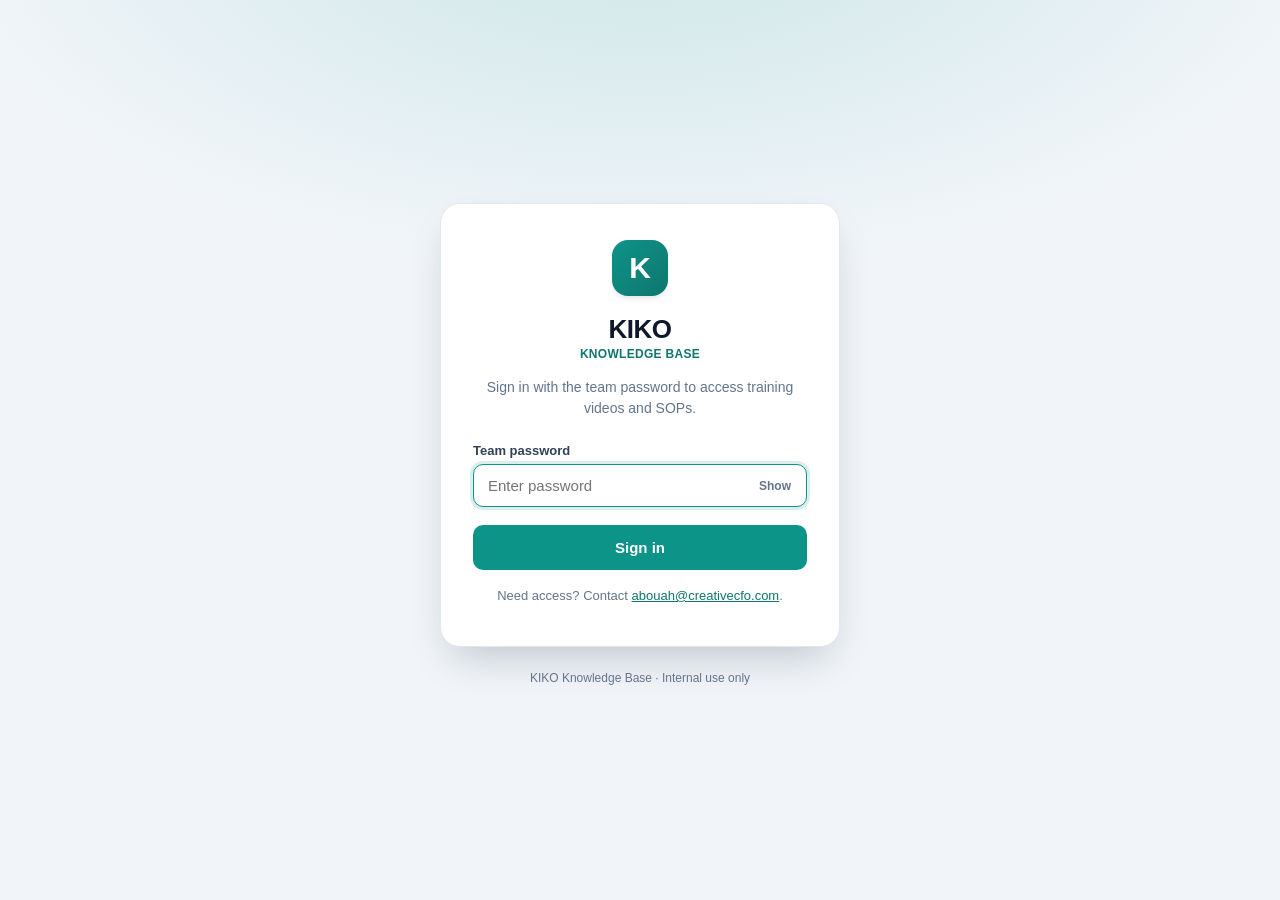
==== index.html @ b99af408 "Add KIKO Knowledge Base with password gate and Cin7 modules Build a self-contained static knowledge " ====
<!DOCTYPE html>
<html lang="en">
<head>
  <meta charset="UTF-8" />
  <meta name="viewport" content="width=device-width, initial-scale=1.0" />
  <meta name="robots" content="noindex, nofollow" />
  <title>KIKO Knowledge Base</title>
  <link rel="preconnect" href="https://fonts.googleapis.com" />
  <link rel="icon" href="data:image/svg+xml,%3Csvg xmlns='http://www.w3.org/2000/svg' viewBox='0 0 100 100'%3E%3Crect width='100' height='100' rx='22' fill='%230d9488'/%3E%3Ctext x='50' y='68' font-size='58' font-family='Arial' font-weight='bold' fill='white' text-anchor='middle'%3EK%3C/text%3E%3C/svg%3E" />
  <link rel="stylesheet" href="assets/css/styles.css" />
</head>
<body>
  <!-- ============================= LOGIN ============================= -->
  <div id="login-screen" class="login-screen">
    <div class="login-card">
      <div class="login-logo">
        <span class="logo-mark">K</span>
      </div>
      <h1 class="login-title" data-brand-name>KIKO</h1>
      <p class="login-subtitle" data-brand-subtitle>Knowledge Base</p>
      <p class="login-blurb">Sign in with the team password to access training videos and SOPs.</p>

      <form id="login-form" autocomplete="off">
        <label class="field-label" for="password-input">Team password</label>
        <div class="password-wrap">
          <input
            type="password"
            id="password-input"
            class="text-input"
            placeholder="Enter password"
            autocomplete="current-password"
            required
          />
          <button type="button" id="toggle-password" class="toggle-password" aria-label="Show password">Show</button>
        </div>
        <p id="login-error" class="login-error" role="alert" hidden>Incorrect password. Please try again.</p>
        <button type="submit" class="btn btn-primary btn-block">Sign in</button>
      </form>

      <p class="login-support" id="login-support" hidden>
        Need access? Contact <a id="support-link" href="#">support</a>.
      </p>
    </div>
    <p class="login-footer">KIKO Knowledge Base · Internal use only</p>
  </div>

  <!-- ============================= APP ============================= -->
  <div id="app" class="app" hidden>
    <!-- Top bar -->
    <header class="topbar">
      <button id="menu-toggle" class="icon-btn menu-toggle" aria-label="Toggle menu">
        <svg viewBox="0 0 24 24" width="22" height="22"><path fill="currentColor" d="M3 6h18v2H3zm0 5h18v2H3zm0 5h18v2H3z"/></svg>
      </button>
      <div class="brand" id="home-link" role="button" tabindex="0">
        <span class="logo-mark small">K</span>
        <span class="brand-text">
          <strong data-brand-name>KIKO</strong>
          <span data-brand-subtitle>Knowledge Base</span>
        </span>
      </div>
      <div class="search-wrap">
        <svg class="search-icon" viewBox="0 0 24 24" width="18" height="18"><path fill="currentColor" d="M15.5 14h-.79l-.28-.27a6.5 6.5 0 1 0-.7.7l.27.28v.79l5 4.99L20.49 19l-4.99-5zm-6 0A4.5 4.5 0 1 1 14 9.5 4.5 4.5 0 0 1 9.5 14z"/></svg>
        <input type="search" id="search-input" class="search-input" placeholder="Search videos & SOPs…" />
      </div>
      <button id="logout-btn" class="btn btn-ghost">Sign out</button>
    </header>

    <div class="layout">
      <!-- Sidebar -->
      <aside id="sidebar" class="sidebar">
        <nav id="sidebar-nav" class="sidebar-nav"></nav>
      </aside>
      <div id="sidebar-backdrop" class="sidebar-backdrop" hidden></div>

      <!-- Main content -->
      <main id="content" class="content"></main>
    </div>
  </div>

  <script src="assets/js/config.js"></script>
  <script src="assets/js/content.js"></script>
  <script src="assets/js/app.js"></script>
</body>
</html>
---- assets/css/styles.css ----
/* ============================================================================
   KIKO KNOWLEDGE BASE — STYLES
   ========================================================================== */

:root {
  --brand:        #0d9488;   /* teal */
  --brand-dark:   #0f766e;
  --brand-light:  #ccfbf1;
  --ink:          #0f172a;
  --ink-2:        #334155;
  --ink-3:        #64748b;
  --line:         #e2e8f0;
  --bg:           #f1f5f9;
  --surface:      #ffffff;
  --surface-2:    #f8fafc;
  --shadow-sm:    0 1px 2px rgba(15,23,42,.06), 0 1px 3px rgba(15,23,42,.08);
  --shadow-md:    0 4px 6px -1px rgba(15,23,42,.08), 0 2px 4px -2px rgba(15,23,42,.06);
  --shadow-lg:    0 20px 40px -12px rgba(15,23,42,.22);
  --radius:       14px;
  --radius-sm:    10px;
  --topbar-h:     62px;
  --sidebar-w:    288px;
  --font: -apple-system, BlinkMacSystemFont, "Segoe UI", Roboto, Helvetica, Arial, sans-serif;
}

* { box-sizing: border-box; }

/* Ensure the [hidden] attribute always wins over element display rules
   (e.g. .login-screen{display:flex}) so screens toggle correctly. */
[hidden] { display: none !important; }

html, body {
  margin: 0;
  padding: 0;
  font-family: var(--font);
  color: var(--ink);
  background: var(--bg);
  -webkit-font-smoothing: antialiased;
}

a { color: var(--brand-dark); }

/* ---------- Logo mark ---------- */
.logo-mark {
  display: inline-flex;
  align-items: center;
  justify-content: center;
  width: 56px;
  height: 56px;
  border-radius: 16px;
  background: linear-gradient(135deg, var(--brand), var(--brand-dark));
  color: #fff;
  font-weight: 800;
  font-size: 30px;
  box-shadow: var(--shadow-md);
}
.logo-mark.small { width: 34px; height: 34px; border-radius: 10px; font-size: 18px; box-shadow: none; }

/* ============================= LOGIN ============================= */
.login-screen {
  min-height: 100vh;
  display: flex;
  flex-direction: column;
  align-items: center;
  justify-content: center;
  padding: 24px;
  background:
    radial-gradient(1200px 600px at 50% -10%, rgba(13,148,136,.16), transparent 60%),
    var(--bg);
}
.login-card {
  width: 100%;
  max-width: 400px;
  background: var(--surface);
  border: 1px solid var(--line);
  border-radius: 20px;
  box-shadow: var(--shadow-lg);
  padding: 36px 32px 30px;
  text-align: center;
}
.login-logo { display: flex; justify-content: center; margin-bottom: 18px; }
.login-title { font-size: 26px; margin: 0; letter-spacing: -.5px; }
.login-subtitle { color: var(--brand-dark); font-weight: 600; margin: 2px 0 0; letter-spacing: .3px; text-transform: uppercase; font-size: 12px; }
.login-blurb { color: var(--ink-3); font-size: 14px; margin: 16px 0 24px; line-height: 1.5; }

.field-label { display: block; text-align: left; font-size: 13px; font-weight: 600; color: var(--ink-2); margin-bottom: 6px; }
.password-wrap { position: relative; }
.text-input {
  width: 100%;
  padding: 12px 14px;
  font-size: 15px;
  border: 1.5px solid var(--line);
  border-radius: var(--radius-sm);
  background: var(--surface-2);
  color: var(--ink);
  transition: border-color .15s, box-shadow .15s;
}
.text-input:focus {
  outline: none;
  border-color: var(--brand);
  box-shadow: 0 0 0 3px rgba(13,148,136,.15);
  background: #fff;
}
.toggle-password {
  position: absolute;
  right: 8px; top: 50%;
  transform: translateY(-50%);
  border: none; background: transparent;
  color: var(--ink-3); font-size: 12px; font-weight: 600;
  cursor: pointer; padding: 6px 8px; border-radius: 6px;
}
.toggle-password:hover { color: var(--brand-dark); background: var(--surface-2); }
.login-error { color: #dc2626; font-size: 13px; text-align: left; margin: 10px 0 0; }
.login-support { color: var(--ink-3); font-size: 13px; margin-top: 18px; }
.login-footer { color: var(--ink-3); font-size: 12px; margin-top: 24px; }

/* ============================= BUTTONS ============================= */
.btn {
  font-family: var(--font);
  font-size: 14px;
  font-weight: 600;
  border-radius: var(--radius-sm);
  border: 1px solid transparent;
  cursor: pointer;
  padding: 11px 16px;
  transition: background .15s, box-shadow .15s, transform .05s;
}
.btn:active { transform: translateY(1px); }
.btn-primary { background: var(--brand); color: #fff; }
.btn-primary:hover { background: var(--brand-dark); }
.btn-block { width: 100%; margin-top: 18px; padding: 13px; font-size: 15px; }
.btn-ghost { background: transparent; color: var(--ink-2); border-color: var(--line); }
.btn-ghost:hover { background: var(--surface-2); color: var(--ink); }

.icon-btn {
  display: inline-flex; align-items: center; justify-content: center;
  width: 40px; height: 40px; border-radius: 10px;
  background: transparent; border: none; color: var(--ink-2); cursor: pointer;
}
.icon-btn:hover { background: var(--surface-2); }

/* ============================= TOP BAR ============================= */
.topbar {
  position: sticky; top: 0; z-index: 40;
  height: var(--topbar-h);
  display: flex; align-items: center; gap: 14px;
  padding: 0 18px;
  background: var(--surface);
  border-bottom: 1px solid var(--line);
}
.menu-toggle { display: none; }
.brand { display: flex; align-items: center; gap: 10px; cursor: pointer; }
.brand-text { display: flex; flex-direction: column; line-height: 1.1; }
.brand-text strong { font-size: 15px; }
.brand-text span { font-size: 11px; color: var(--ink-3); text-transform: uppercase; letter-spacing: .4px; }

.search-wrap { position: relative; flex: 1; max-width: 460px; margin: 0 auto; }
.search-icon { position: absolute; left: 12px; top: 50%; transform: translateY(-50%); color: var(--ink-3); }
.search-input {
  width: 100%;
  padding: 10px 14px 10px 38px;
  border: 1.5px solid var(--line);
  border-radius: 999px;
  background: var(--surface-2);
  font-size: 14px; color: var(--ink);
}
.search-input:focus { outline: none; border-color: var(--brand); box-shadow: 0 0 0 3px rgba(13,148,136,.12); background: #fff; }

/* ============================= LAYOUT ============================= */
.layout { display: flex; min-height: calc(100vh - var(--topbar-h)); }

.sidebar {
  width: var(--sidebar-w);
  flex-shrink: 0;
  background: var(--surface);
  border-right: 1px solid var(--line);
  padding: 18px 12px;
  overflow-y: auto;
  height: calc(100vh - var(--topbar-h));
  position: sticky;
  top: var(--topbar-h);
}
.sidebar-nav { display: flex; flex-direction: column; gap: 4px; }
.nav-section-title {
  font-size: 11px; text-transform: uppercase; letter-spacing: .6px;
  color: var(--ink-3); font-weight: 700;
  padding: 12px 12px 6px;
}
.nav-item {
  display: flex; align-items: center; gap: 11px;
  padding: 10px 12px;
  border-radius: var(--radius-sm);
  color: var(--ink-2); font-size: 14px; font-weight: 500;
  cursor: pointer; border: none; background: transparent; text-align: left; width: 100%;
}
.nav-item:hover { background: var(--surface-2); color: var(--ink); }
.nav-item.active { background: var(--brand-light); color: var(--brand-dark); font-weight: 600; }
.nav-item .nav-icon { flex-shrink: 0; width: 20px; height: 20px; color: currentColor; opacity: .85; }
.nav-item .nav-count { margin-left: auto; font-size: 11px; color: var(--ink-3); background: var(--surface-2); padding: 2px 8px; border-radius: 999px; }
.nav-item.active .nav-count { background: rgba(255,255,255,.6); color: var(--brand-dark); }

.sidebar-backdrop { display: none; }

.content {
  flex: 1;
  padding: 32px 40px 64px;
  max-width: 980px;
  margin: 0 auto;
  width: 100%;
}

/* ============================= HERO / HOME ============================= */
.hero {
  background: linear-gradient(135deg, var(--brand), var(--brand-dark));
  color: #fff;
  border-radius: var(--radius);
  padding: 32px 34px;
  margin-bottom: 30px;
  box-shadow: var(--shadow-md);
}
.hero h1 { margin: 0 0 8px; font-size: 26px; letter-spacing: -.5px; }
.hero p { margin: 0; opacity: .92; font-size: 15px; line-height: 1.55; max-width: 640px; }
.hero-tag { display: inline-block; background: rgba(255,255,255,.18); padding: 4px 12px; border-radius: 999px; font-size: 12px; font-weight: 600; margin-bottom: 14px; }

.section-heading { font-size: 13px; text-transform: uppercase; letter-spacing: .6px; color: var(--ink-3); font-weight: 700; margin: 6px 0 16px; }

/* Module cards grid */
.card-grid { display: grid; grid-template-columns: repeat(auto-fill, minmax(280px, 1fr)); gap: 18px; }
.module-card {
  background: var(--surface);
  border: 1px solid var(--line);
  border-radius: var(--radius);
  padding: 22px;
  cursor: pointer;
  transition: transform .12s, box-shadow .12s, border-color .12s;
  box-shadow: var(--shadow-sm);
  display: flex; flex-direction: column;
}
.module-card:hover { transform: translateY(-3px); box-shadow: var(--shadow-md); border-color: var(--brand); }
.module-card .card-icon {
  width: 46px; height: 46px; border-radius: 12px;
  background: var(--brand-light); color: var(--brand-dark);
  display: flex; align-items: center; justify-content: center; margin-bottom: 14px;
}
.module-card h3 { margin: 0 0 6px; font-size: 17px; }
.module-card p { margin: 0 0 14px; color: var(--ink-3); font-size: 13.5px; line-height: 1.5; flex: 1; }
.module-card .card-meta { display: flex; gap: 14px; font-size: 12px; color: var(--ink-3); font-weight: 500; }
.module-card .card-meta span { display: inline-flex; align-items: center; gap: 5px; }

/* ============================= LESSON LIST ============================= */
.breadcrumb { font-size: 13px; color: var(--ink-3); margin-bottom: 16px; }
.breadcrumb a { color: var(--ink-3); cursor: pointer; text-decoration: none; }
.breadcrumb a:hover { color: var(--brand-dark); text-decoration: underline; }
.breadcrumb .sep { margin: 0 8px; opacity: .6; }

.page-title { font-size: 24px; margin: 0 0 6px; letter-spacing: -.4px; }
.page-subtitle { color: var(--ink-3); font-size: 15px; margin: 0 0 26px; line-height: 1.5; }

.lesson-list { display: flex; flex-direction: column; gap: 10px; }
.lesson-row {
  display: flex; align-items: center; gap: 16px;
  background: var(--surface); border: 1px solid var(--line);
  border-radius: var(--radius-sm); padding: 15px 18px;
  cursor: pointer; transition: border-color .12s, box-shadow .12s, transform .08s;
}
.lesson-row:hover { border-color: var(--brand); box-shadow: var(--shadow-sm); transform: translateX(2px); }
.lesson-type-icon {
  flex-shrink: 0; width: 42px; height: 42px; border-radius: 10px;
  display: flex; align-items: center; justify-content: center;
}
.lesson-type-icon.video { background: #fef2f2; color: #dc2626; }
.lesson-type-icon.article { background: #eff6ff; color: #2563eb; }
.lesson-row .lesson-info { flex: 1; min-width: 0; }
.lesson-row .lesson-info h4 { margin: 0 0 3px; font-size: 15px; font-weight: 600; }
.lesson-row .lesson-info p { margin: 0; font-size: 13px; color: var(--ink-3); overflow: hidden; text-overflow: ellipsis; white-space: nowrap; }
.lesson-row .lesson-badge {
  flex-shrink: 0; font-size: 11px; font-weight: 600; color: var(--ink-3);
  display: flex; align-items: center; gap: 6px;
}
.pill { font-size: 10.5px; font-weight: 700; text-transform: uppercase; letter-spacing: .4px; padding: 3px 8px; border-radius: 999px; }
.pill.video { background: #fef2f2; color: #dc2626; }
.pill.article { background: #eff6ff; color: #2563eb; }

/* ============================= LESSON DETAIL ============================= */
.video-frame {
  position: relative; width: 100%; padding-top: 56.25%;
  background: #000; border-radius: var(--radius); overflow: hidden;
  margin-bottom: 24px; box-shadow: var(--shadow-md);
}
.video-frame iframe { position: absolute; inset: 0; width: 100%; height: 100%; border: 0; }
.video-fallback {
  position: absolute; inset: 0; display: flex; flex-direction: column;
  align-items: center; justify-content: center; color: #fff; text-align: center; padding: 20px;
}
.video-fallback a { color: #5eead4; }

.article-body { font-size: 15.5px; line-height: 1.7; color: var(--ink-2); }
.article-body h2 { font-size: 19px; color: var(--ink); margin: 28px 0 12px; }
.article-body p { margin: 0 0 16px; }
.article-body ol, .article-body ul { margin: 0 0 18px; padding-left: 22px; }
.article-body ol li, .article-body ul li { margin-bottom: 9px; }
.article-body ol { counter-reset: step; list-style: none; padding-left: 0; }
.article-body ol li {
  position: relative; padding: 2px 0 2px 42px; margin-bottom: 12px;
}
.article-body ol li::before {
  counter-increment: step; content: counter(step);
  position: absolute; left: 0; top: 0;
  width: 28px; height: 28px; border-radius: 8px;
  background: var(--brand-light); color: var(--brand-dark);
  font-size: 13px; font-weight: 700;
  display: flex; align-items: center; justify-content: center;
}

.callout {
  border-radius: var(--radius-sm); padding: 14px 16px 14px 44px;
  margin: 0 0 18px; font-size: 14.5px; position: relative; line-height: 1.55;
}
.callout::before { position: absolute; left: 14px; top: 14px; font-size: 16px; }
.callout.tip     { background: #f0fdf4; color: #166534; border: 1px solid #bbf7d0; }
.callout.tip::before { content: "💡"; }
.callout.warning { background: #fffbeb; color: #92400e; border: 1px solid #fde68a; }
.callout.warning::before { content: "⚠️"; }
.callout.info    { background: #eff6ff; color: #1e40af; border: 1px solid #bfdbfe; }
.callout.info::before { content: "ℹ️"; }

.resources { margin-top: 28px; padding-top: 22px; border-top: 1px solid var(--line); }
.resources h3 { font-size: 14px; text-transform: uppercase; letter-spacing: .5px; color: var(--ink-3); margin: 0 0 12px; }
.resource-link {
  display: inline-flex; align-items: center; gap: 8px;
  background: var(--surface); border: 1px solid var(--line);
  padding: 10px 14px; border-radius: var(--radius-sm);
  font-size: 14px; font-weight: 500; color: var(--brand-dark); text-decoration: none;
  margin: 0 8px 8px 0;
}
.resource-link:hover { border-color: var(--brand); background: var(--surface-2); }

/* ============================= SEARCH RESULTS / EMPTY ============================= */
.empty-state { text-align: center; padding: 60px 20px; color: var(--ink-3); }
.empty-state svg { color: var(--line); margin-bottom: 14px; }
.empty-state h3 { color: var(--ink-2); margin: 0 0 6px; }

/* ============================= RESPONSIVE ============================= */
@media (max-width: 860px) {
  .menu-toggle { display: inline-flex; }
  .brand-text { display: none; }
  .content { padding: 22px 18px 56px; }
  .sidebar {
    position: fixed; top: var(--topbar-h); left: 0; bottom: 0;
    transform: translateX(-100%); transition: transform .22s ease;
    z-index: 45; box-shadow: var(--shadow-lg);
  }
  .sidebar.open { transform: translateX(0); }
  .sidebar-backdrop {
    display: block; position: fixed; inset: var(--topbar-h) 0 0 0;
    background: rgba(15,23,42,.4); z-index: 44;
  }
  .search-wrap { max-width: none; }
}
@media (max-width: 520px) {
  .hero { padding: 24px 22px; }
  .hero h1 { font-size: 21px; }
  .search-input::placeholder { font-size: 13px; }
}

/* ============================= DARK MODE ============================= */
@media (prefers-color-scheme: dark) {
  :root {
    --ink: #e2e8f0; --ink-2: #cbd5e1; --ink-3: #94a3b8;
    --line: #1e293b; --bg: #0b1120; --surface: #0f172a; --surface-2: #16213a;
    --brand-light: rgba(45,212,191,.16);
  }
  .text-input:focus, .search-input:focus { background: var(--surface); }
  .lesson-type-icon.video { background: rgba(220,38,38,.16); }
  .lesson-type-icon.article { background: rgba(37,99,235,.18); }
  .pill.video { background: rgba(220,38,38,.16); }
  .pill.article { background: rgba(37,99,235,.18); }
  .callout.tip { background: rgba(22,101,52,.18); color: #86efac; border-color: rgba(22,101,52,.4); }
  .callout.warning { background: rgba(146,64,14,.18); color: #fcd34d; border-color: rgba(146,64,14,.4); }
  .callout.info { background: rgba(30,64,175,.2); color: #93c5fd; border-color: rgba(30,64,175,.4); }
  .article-body ol li::before { background: var(--brand-light); color: #5eead4; }
}
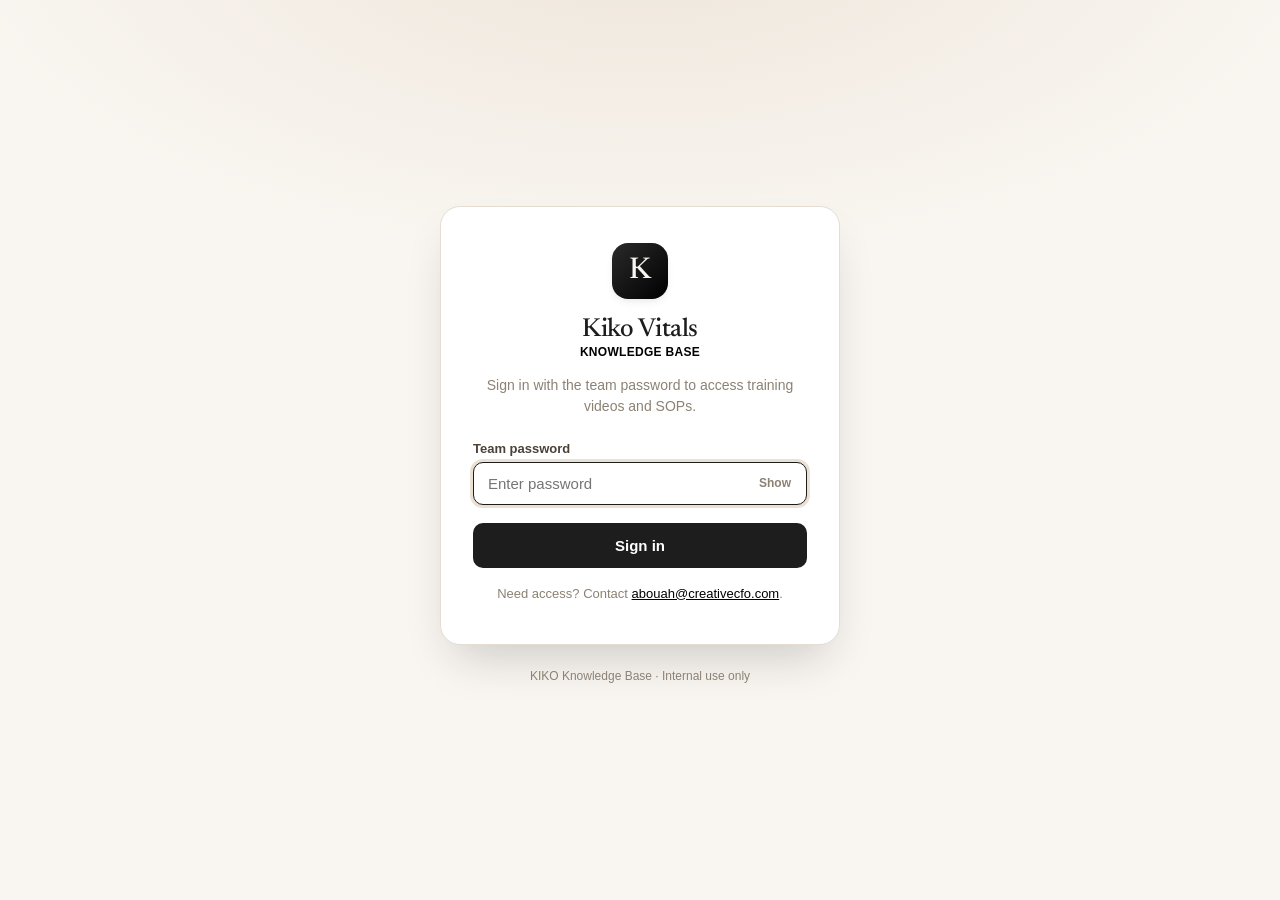
==== commit 05618371: "Rebrand to Kiko Vitals, add product catalogue and B2B Portal - Apply the Kiko Vitals brand: sand (#d" ====
--- a/index.html
+++ b/index.html
@@ -4,9 +4,11 @@
   <meta charset="UTF-8" />
   <meta name="viewport" content="width=device-width, initial-scale=1.0" />
   <meta name="robots" content="noindex, nofollow" />
-  <title>KIKO Knowledge Base</title>
+  <title>KIKO Vitals Knowledge Base</title>
   <link rel="preconnect" href="https://fonts.googleapis.com" />
-  <link rel="icon" href="data:image/svg+xml,%3Csvg xmlns='http://www.w3.org/2000/svg' viewBox='0 0 100 100'%3E%3Crect width='100' height='100' rx='22' fill='%230d9488'/%3E%3Ctext x='50' y='68' font-size='58' font-family='Arial' font-weight='bold' fill='white' text-anchor='middle'%3EK%3C/text%3E%3C/svg%3E" />
+  <link rel="preconnect" href="https://fonts.gstatic.com" crossorigin />
+  <link rel="stylesheet" href="https://fonts.googleapis.com/css2?family=Newsreader:ital,opt_sz,wght@0,6..72,400;0,6..72,500;1,6..72,400&family=Shippori+Mincho:wght@400;500;600;700&display=swap" />
+  <link rel="icon" href="data:image/svg+xml,%3Csvg xmlns='http://www.w3.org/2000/svg' viewBox='0 0 100 100'%3E%3Crect width='100' height='100' rx='22' fill='%231d1d1d'/%3E%3Ctext x='50' y='68' font-size='54' font-family='Georgia,serif' fill='%23f9f6f1' text-anchor='middle'%3EK%3C/text%3E%3C/svg%3E" />
   <link rel="stylesheet" href="assets/css/styles.css" />
 </head>
 <body>
--- a/assets/css/styles.css
+++ b/assets/css/styles.css
@@ -3,24 +3,29 @@
    ========================================================================== */
 
 :root {
-  --brand:        #0d9488;   /* teal */
-  --brand-dark:   #0f766e;
-  --brand-light:  #ccfbf1;
-  --ink:          #0f172a;
-  --ink-2:        #334155;
-  --ink-3:        #64748b;
-  --line:         #e2e8f0;
-  --bg:           #f1f5f9;
+  /* KIKO Vitals brand palette */
+  --brand:        #1d1d1d;   /* ink — primary buttons & active */
+  --brand-dark:   #000000;
+  --brand-light:  #e5ddd2;   /* light sand — active backgrounds */
+  --accent:       #d4bda5;   /* signature sand/tan */
+  --accent-2:     #c8ab8d;
+  --ink:          #1d1d1d;
+  --ink-2:        #4a4238;
+  --ink-3:        #8c8173;
+  --line:         #e5ddd2;
+  --bg:           #f9f6f1;   /* cream */
   --surface:      #ffffff;
-  --surface-2:    #f8fafc;
-  --shadow-sm:    0 1px 2px rgba(15,23,42,.06), 0 1px 3px rgba(15,23,42,.08);
-  --shadow-md:    0 4px 6px -1px rgba(15,23,42,.08), 0 2px 4px -2px rgba(15,23,42,.06);
-  --shadow-lg:    0 20px 40px -12px rgba(15,23,42,.22);
+  --surface-2:    #f4efe6;   /* warm off-white */
+  --shadow-sm:    0 1px 2px rgba(29,29,29,.05), 0 1px 3px rgba(29,29,29,.06);
+  --shadow-md:    0 4px 10px -2px rgba(29,29,29,.08), 0 2px 6px -3px rgba(29,29,29,.07);
+  --shadow-lg:    0 24px 48px -16px rgba(29,29,29,.22);
   --radius:       14px;
   --radius-sm:    10px;
   --topbar-h:     62px;
   --sidebar-w:    288px;
   --font: -apple-system, BlinkMacSystemFont, "Segoe UI", Roboto, Helvetica, Arial, sans-serif;
+  --font-heading: "Shippori Mincho", Georgia, "Times New Roman", serif;
+  --font-logo: "Newsreader", Georgia, serif;
 }
 
 * { box-sizing: border-box; }
@@ -39,6 +44,15 @@
 }
 
 a { color: var(--brand-dark); }
+
+/* ---------- Typography ---------- */
+.login-title, .hero h1, .page-title, .cat-heading, .guide-section-title,
+.module-card h3, .product-card h3, .guide-toc-title, .empty-state h3 {
+  font-family: var(--font-heading);
+  font-weight: 500;
+  letter-spacing: .1px;
+}
+.brand-text strong, .login-title { font-family: var(--font-logo); font-weight: 500; letter-spacing: .5px; }
 
 /* ---------- Logo mark ---------- */
 .logo-mark {
@@ -48,9 +62,10 @@
   width: 56px;
   height: 56px;
   border-radius: 16px;
-  background: linear-gradient(135deg, var(--brand), var(--brand-dark));
-  color: #fff;
-  font-weight: 800;
+  background: linear-gradient(135deg, #2a2a2a, var(--brand-dark));
+  color: #f9f6f1;
+  font-family: var(--font-logo);
+  font-weight: 500;
   font-size: 30px;
   box-shadow: var(--shadow-md);
 }
@@ -65,7 +80,7 @@
   justify-content: center;
   padding: 24px;
   background:
-    radial-gradient(1200px 600px at 50% -10%, rgba(13,148,136,.16), transparent 60%),
+    radial-gradient(1200px 600px at 50% -10%, rgba(212,189,165,.30), transparent 60%),
     var(--bg);
 }
 .login-card {
@@ -98,7 +113,7 @@
 .text-input:focus {
   outline: none;
   border-color: var(--brand);
-  box-shadow: 0 0 0 3px rgba(13,148,136,.15);
+  box-shadow: 0 0 0 3px rgba(184,154,111,.30);
   background: #fff;
 }
 .toggle-password {
@@ -164,7 +179,7 @@
   background: var(--surface-2);
   font-size: 14px; color: var(--ink);
 }
-.search-input:focus { outline: none; border-color: var(--brand); box-shadow: 0 0 0 3px rgba(13,148,136,.12); background: #fff; }
+.search-input:focus { outline: none; border-color: var(--brand); box-shadow: 0 0 0 3px rgba(184,154,111,.28); background: #fff; }
 
 /* ============================= LAYOUT ============================= */
 .layout { display: flex; min-height: calc(100vh - var(--topbar-h)); }
@@ -198,6 +213,30 @@
 .nav-item .nav-icon { flex-shrink: 0; width: 20px; height: 20px; color: currentColor; opacity: .85; }
 .nav-item .nav-count { margin-left: auto; font-size: 11px; color: var(--ink-3); background: var(--surface-2); padding: 2px 8px; border-radius: 999px; }
 .nav-item.active .nav-count { background: rgba(255,255,255,.6); color: var(--brand-dark); }
+.nav-item .nav-label { flex: 1; overflow: hidden; text-overflow: ellipsis; white-space: nowrap; }
+
+/* Collapsible parents + sub-items */
+.nav-parent { padding-left: 6px; }
+.nav-caret {
+  flex-shrink: 0; width: 22px; height: 22px; border-radius: 6px;
+  display: inline-flex; align-items: center; justify-content: center;
+  color: var(--ink-3); transition: transform .15s, background .12s;
+}
+.nav-caret:hover { background: var(--surface-2); color: var(--ink); }
+.nav-caret.open { transform: rotate(90deg); }
+.nav-sub { display: flex; flex-direction: column; gap: 2px; margin: 2px 0 6px 0; padding-left: 26px; }
+.nav-subitem {
+  display: flex; align-items: center; gap: 9px;
+  padding: 7px 12px; border-radius: 8px;
+  border: none; background: transparent; cursor: pointer; text-align: left; width: 100%;
+  color: var(--ink-3); font-size: 13px; font-weight: 500;
+}
+.nav-subitem:hover { background: var(--surface-2); color: var(--ink); }
+.nav-subitem.active { background: var(--brand-light); color: var(--brand-dark); font-weight: 600; }
+.nav-subitem .nav-label { flex: 1; overflow: hidden; text-overflow: ellipsis; white-space: nowrap; }
+.nav-subitem .nav-dot { width: 6px; height: 6px; border-radius: 50%; background: currentColor; opacity: .45; flex-shrink: 0; }
+.nav-subitem.active .nav-dot { opacity: 1; }
+.nav-count.subtle { background: transparent; padding: 0; font-size: 11px; }
 
 .sidebar-backdrop { display: none; }
 
@@ -211,18 +250,64 @@
 
 /* ============================= HERO / HOME ============================= */
 .hero {
-  background: linear-gradient(135deg, var(--brand), var(--brand-dark));
-  color: #fff;
+  background: linear-gradient(135deg, var(--accent) 0%, var(--accent-2) 100%);
+  color: var(--ink);
   border-radius: var(--radius);
-  padding: 32px 34px;
+  padding: 40px 38px;
   margin-bottom: 30px;
   box-shadow: var(--shadow-md);
 }
-.hero h1 { margin: 0 0 8px; font-size: 26px; letter-spacing: -.5px; }
-.hero p { margin: 0; opacity: .92; font-size: 15px; line-height: 1.55; max-width: 640px; }
-.hero-tag { display: inline-block; background: rgba(255,255,255,.18); padding: 4px 12px; border-radius: 999px; font-size: 12px; font-weight: 600; margin-bottom: 14px; }
+.hero h1 { margin: 0 0 10px; font-size: 32px; letter-spacing: .2px; line-height: 1.12; }
+.hero p { margin: 0; opacity: .82; font-size: 15px; line-height: 1.6; max-width: 640px; }
+.hero-tag { display: inline-block; background: rgba(29,29,29,.1); color: var(--ink); padding: 5px 13px; border-radius: 999px; font-size: 11px; font-weight: 600; letter-spacing: .6px; text-transform: uppercase; margin-bottom: 16px; }
 
 .section-heading { font-size: 13px; text-transform: uppercase; letter-spacing: .6px; color: var(--ink-3); font-weight: 700; margin: 6px 0 16px; }
+.section-heading-row { display: flex; align-items: baseline; justify-content: space-between; }
+.section-link { font-size: 12px; font-weight: 600; text-transform: none; letter-spacing: 0; color: var(--ink-2); cursor: pointer; text-decoration: none; }
+.section-link:hover { color: var(--ink); text-decoration: underline; }
+
+/* Filter chips */
+.chip-row { display: flex; flex-wrap: wrap; gap: 8px; margin: 0 0 22px; }
+.chip {
+  border: 1px solid var(--line); background: var(--surface);
+  color: var(--ink-2); font-size: 13px; font-weight: 500;
+  padding: 7px 15px; border-radius: 999px; cursor: pointer; font-family: var(--font);
+  transition: background .12s, border-color .12s, color .12s;
+}
+.chip:hover { border-color: var(--accent-2); color: var(--ink); }
+.chip.active { background: var(--accent); border-color: var(--accent); color: var(--ink); font-weight: 600; }
+
+/* Product cards */
+.product-grid { display: grid; grid-template-columns: repeat(auto-fill, minmax(220px, 1fr)); gap: 18px; }
+.product-card {
+  background: var(--surface); border: 1px solid var(--line);
+  border-radius: var(--radius); overflow: hidden; text-decoration: none; color: inherit;
+  display: flex; flex-direction: column; box-shadow: var(--shadow-sm);
+  transition: transform .12s, box-shadow .12s, border-color .12s;
+}
+.product-card:hover { transform: translateY(-3px); box-shadow: var(--shadow-md); border-color: var(--accent-2); }
+.product-media {
+  aspect-ratio: 1 / 1; width: 100%;
+  background: var(--surface-2); display: flex; align-items: center; justify-content: center;
+  overflow: hidden;
+}
+.product-media img { width: 100%; height: 100%; object-fit: contain; padding: 10px; }
+.product-media-empty { background: linear-gradient(135deg, var(--accent), var(--accent-2)); }
+.product-media-empty span { font-family: var(--font-logo); font-size: 46px; color: #fff; opacity: .85; }
+.product-body { padding: 16px 16px 15px; display: flex; flex-direction: column; flex: 1; }
+.product-concern {
+  align-self: flex-start; font-size: 10.5px; font-weight: 700; text-transform: uppercase; letter-spacing: .5px;
+  color: var(--ink-2); background: var(--brand-light); padding: 3px 9px; border-radius: 999px; margin-bottom: 9px;
+}
+.product-card h3 { margin: 0 0 6px; font-size: 16px; line-height: 1.25; }
+.product-body p { margin: 0 0 14px; font-size: 13px; color: var(--ink-3); line-height: 1.5; flex: 1; }
+.product-foot { display: flex; align-items: center; justify-content: space-between; gap: 8px; margin-top: auto; }
+.product-price { font-weight: 700; font-size: 14px; color: var(--ink); }
+.product-price.muted { font-weight: 500; font-size: 12px; color: var(--ink-3); }
+.product-view { display: inline-flex; align-items: center; gap: 5px; font-size: 12px; font-weight: 600; color: var(--ink-2); white-space: nowrap; }
+.product-card:hover .product-view { color: var(--ink); }
+.lesson-type-icon.product { background: var(--brand-light); color: var(--ink-2); }
+.pill.product { background: var(--brand-light); color: var(--ink-2); }
 
 /* Module cards grid */
 .card-grid { display: grid; grid-template-columns: repeat(auto-fill, minmax(280px, 1fr)); gap: 18px; }
@@ -280,6 +365,53 @@
 .pill { font-size: 10.5px; font-weight: 700; text-transform: uppercase; letter-spacing: .4px; padding: 3px 8px; border-radius: 999px; }
 .pill.video { background: #fef2f2; color: #dc2626; }
 .pill.article { background: #eff6ff; color: #2563eb; }
+.pill.kiko { background: var(--brand-light); color: var(--brand-dark); }
+.pill.guide { background: #f5f3ff; color: #7c3aed; }
+
+/* Category sections on a module page */
+.cat-section { margin-top: 30px; scroll-margin-top: calc(var(--topbar-h) + 16px); }
+.cat-section:first-of-type { margin-top: 8px; }
+.cat-heading {
+  font-size: 15px; font-weight: 700; color: var(--ink); margin: 0 0 14px;
+  padding-bottom: 8px; border-bottom: 1px solid var(--line);
+  display: flex; align-items: center; gap: 8px;
+}
+.cat-flash { animation: catflash 1.4s ease; }
+@keyframes catflash {
+  0% { background: var(--brand-light); }
+  100% { background: transparent; }
+}
+
+/* Tabs (Standard vs KIKO tailored) */
+.tabs { margin-bottom: 8px; }
+.tab-bar { display: flex; gap: 4px; border-bottom: 2px solid var(--line); margin-bottom: 22px; flex-wrap: wrap; }
+.tab-btn {
+  background: transparent; border: none; cursor: pointer;
+  padding: 10px 16px; font-size: 14px; font-weight: 600; color: var(--ink-3);
+  border-bottom: 2px solid transparent; margin-bottom: -2px;
+  border-radius: 8px 8px 0 0;
+}
+.tab-btn:hover { color: var(--ink); background: var(--surface-2); }
+.tab-btn.active { color: var(--brand-dark); border-bottom-color: var(--brand); }
+.tab-btn.kiko.active { color: var(--brand-dark); border-bottom-color: var(--brand); }
+.tab-btn.kiko::before { content: "★ "; opacity: .8; }
+
+/* Guide page */
+.guide-layout { display: flex; gap: 34px; align-items: flex-start; }
+.guide-main { flex: 1; min-width: 0; }
+.guide-toc {
+  order: 2; position: sticky; top: calc(var(--topbar-h) + 20px);
+  width: 210px; flex-shrink: 0;
+  background: var(--surface); border: 1px solid var(--line);
+  border-radius: var(--radius-sm); padding: 16px 14px;
+}
+.guide-toc-title { font-size: 11px; text-transform: uppercase; letter-spacing: .5px; color: var(--ink-3); font-weight: 700; margin-bottom: 10px; }
+.guide-toc-link { display: block; font-size: 13px; color: var(--ink-2); padding: 6px 8px; border-radius: 7px; cursor: pointer; text-decoration: none; line-height: 1.35; }
+.guide-toc-link:hover { background: var(--surface-2); color: var(--brand-dark); }
+.guide-section { margin-bottom: 30px; scroll-margin-top: calc(var(--topbar-h) + 16px); border-radius: 8px; }
+.guide-section-title { font-size: 20px; color: var(--ink); margin: 0 0 12px; padding-bottom: 8px; border-bottom: 1px solid var(--line); }
+.guide-embed { position: relative; width: 100%; height: 640px; border-radius: var(--radius); overflow: hidden; margin-bottom: 28px; border: 1px solid var(--line); box-shadow: var(--shadow-sm); }
+.guide-embed iframe { width: 100%; height: 100%; border: 0; }
 
 /* ============================= LESSON DETAIL ============================= */
 .video-frame {
@@ -292,7 +424,7 @@
   position: absolute; inset: 0; display: flex; flex-direction: column;
   align-items: center; justify-content: center; color: #fff; text-align: center; padding: 20px;
 }
-.video-fallback a { color: #5eead4; }
+.video-fallback a { color: var(--accent); }
 
 .article-body { font-size: 15.5px; line-height: 1.7; color: var(--ink-2); }
 .article-body h2 { font-size: 19px; color: var(--ink); margin: 28px 0 12px; }
@@ -356,6 +488,8 @@
     background: rgba(15,23,42,.4); z-index: 44;
   }
   .search-wrap { max-width: none; }
+  .guide-layout { flex-direction: column; gap: 0; }
+  .guide-toc { position: static; width: 100%; order: 0; margin-bottom: 22px; }
 }
 @media (max-width: 520px) {
   .hero { padding: 24px 22px; }
@@ -366,17 +500,32 @@
 /* ============================= DARK MODE ============================= */
 @media (prefers-color-scheme: dark) {
   :root {
-    --ink: #e2e8f0; --ink-2: #cbd5e1; --ink-3: #94a3b8;
-    --line: #1e293b; --bg: #0b1120; --surface: #0f172a; --surface-2: #16213a;
-    --brand-light: rgba(45,212,191,.16);
+    --ink: #ece6db; --ink-2: #cfc6b7; --ink-3: #9a9082;
+    --line: #2c271f; --bg: #17140f; --surface: #1f1b15; --surface-2: #262019;
+    --brand: #d4bda5; --brand-dark: #c8ab8d; --brand-light: rgba(212,189,165,.16);
   }
+  a { color: var(--accent); }
+  .logo-mark { background: linear-gradient(135deg, var(--accent), var(--accent-2)); color: #1d1d1d; }
   .text-input:focus, .search-input:focus { background: var(--surface); }
+  /* Buttons & active states need dark ink text on the sand accent */
+  .btn-primary { background: var(--accent); color: #1d1d1d; }
+  .btn-primary:hover { background: var(--accent-2); }
+  .nav-item.active, .nav-subitem.active { color: var(--accent); }
+  .nav-item.active .nav-count { background: rgba(212,189,165,.18); color: var(--accent); }
+  .chip.active { background: var(--accent); color: #1d1d1d; }
+  .pill.kiko, .pill.product, .product-concern { color: var(--accent); background: rgba(212,189,165,.14); }
+  .lesson-type-icon.product { color: var(--accent); background: rgba(212,189,165,.14); }
   .lesson-type-icon.video { background: rgba(220,38,38,.16); }
   .lesson-type-icon.article { background: rgba(37,99,235,.18); }
   .pill.video { background: rgba(220,38,38,.16); }
   .pill.article { background: rgba(37,99,235,.18); }
+  .pill.guide { background: rgba(124,58,237,.2); color: #c4b5fd; }
+  .cat-flash { animation: catflashdark 1.4s ease; }
+  @keyframes catflashdark { 0% { background: var(--brand-light); } 100% { background: transparent; } }
   .callout.tip { background: rgba(22,101,52,.18); color: #86efac; border-color: rgba(22,101,52,.4); }
   .callout.warning { background: rgba(146,64,14,.18); color: #fcd34d; border-color: rgba(146,64,14,.4); }
   .callout.info { background: rgba(30,64,175,.2); color: #93c5fd; border-color: rgba(30,64,175,.4); }
-  .article-body ol li::before { background: var(--brand-light); color: #5eead4; }
-}
+  .article-body ol li::before { background: var(--brand-light); color: var(--accent); }
+  .hero { color: #1d1d1d; }
+  .hero-tag { background: rgba(29,29,29,.12); color: #1d1d1d; }
+}
